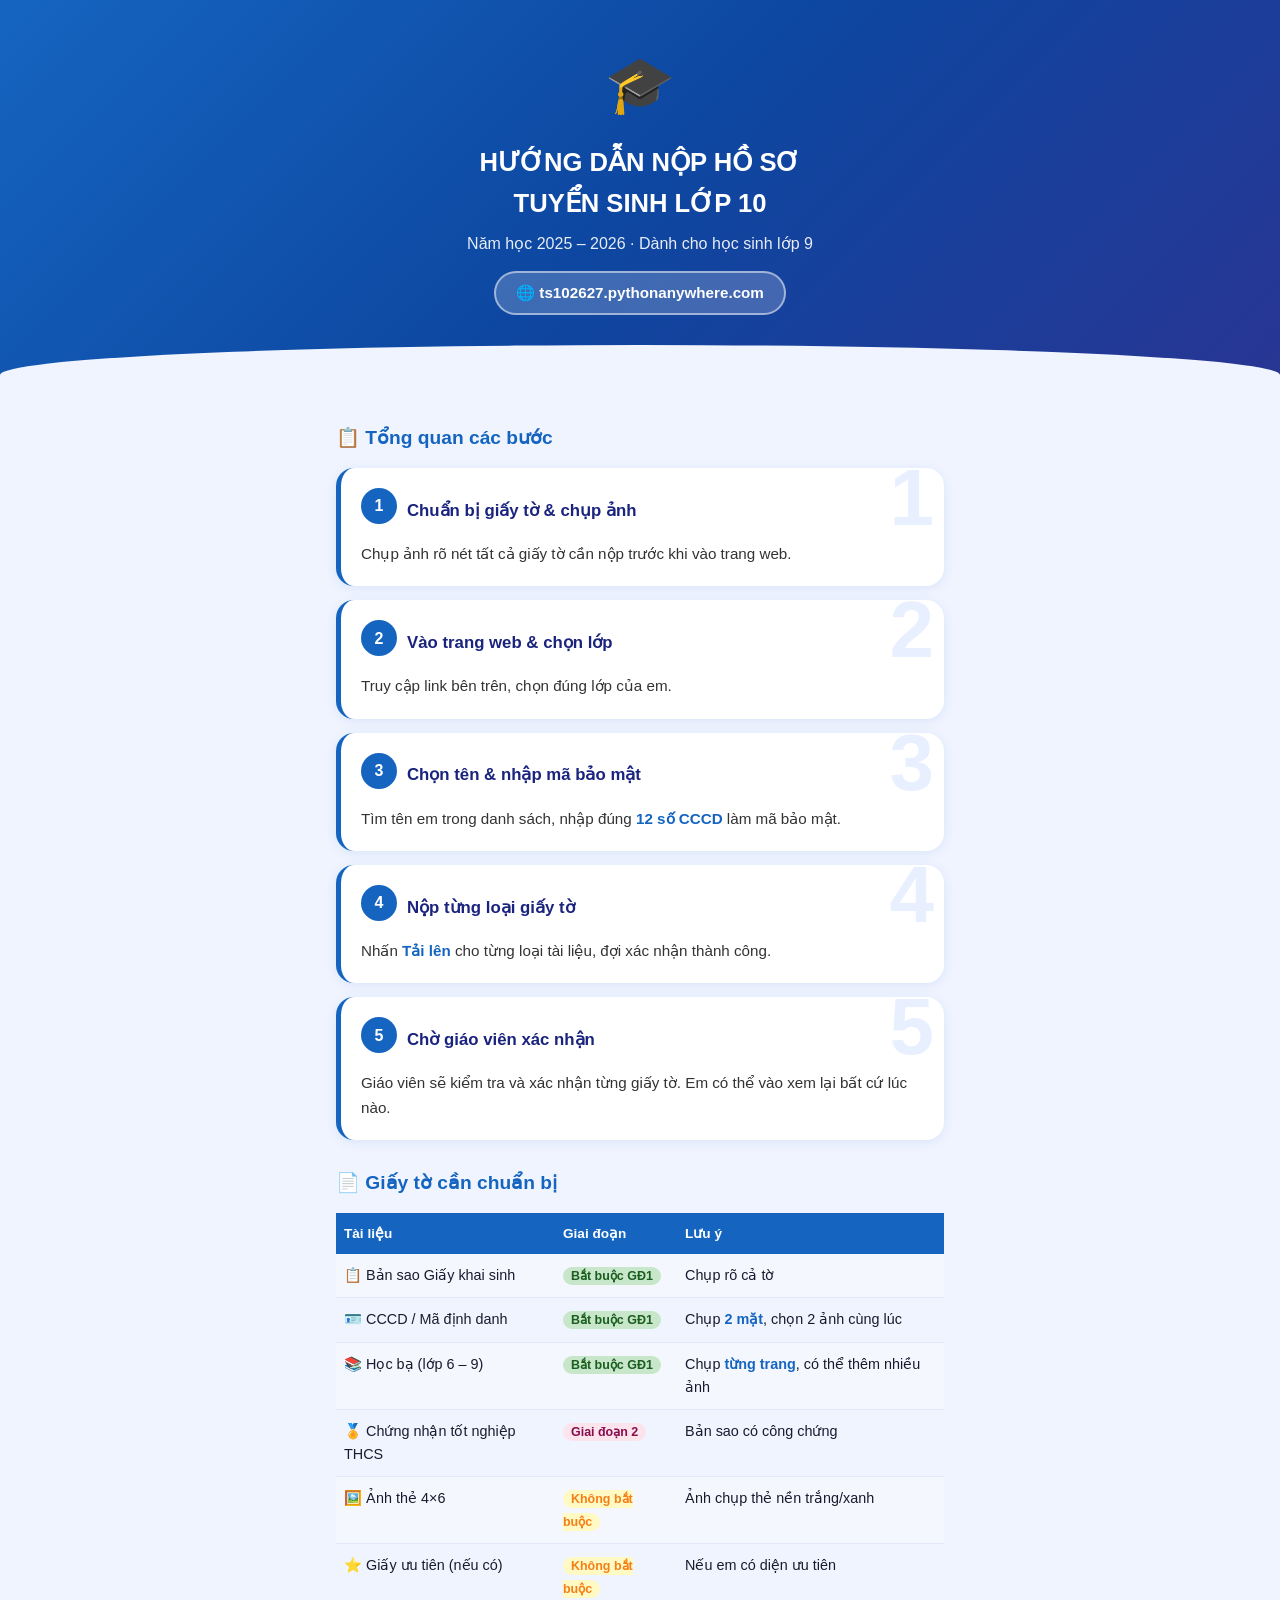
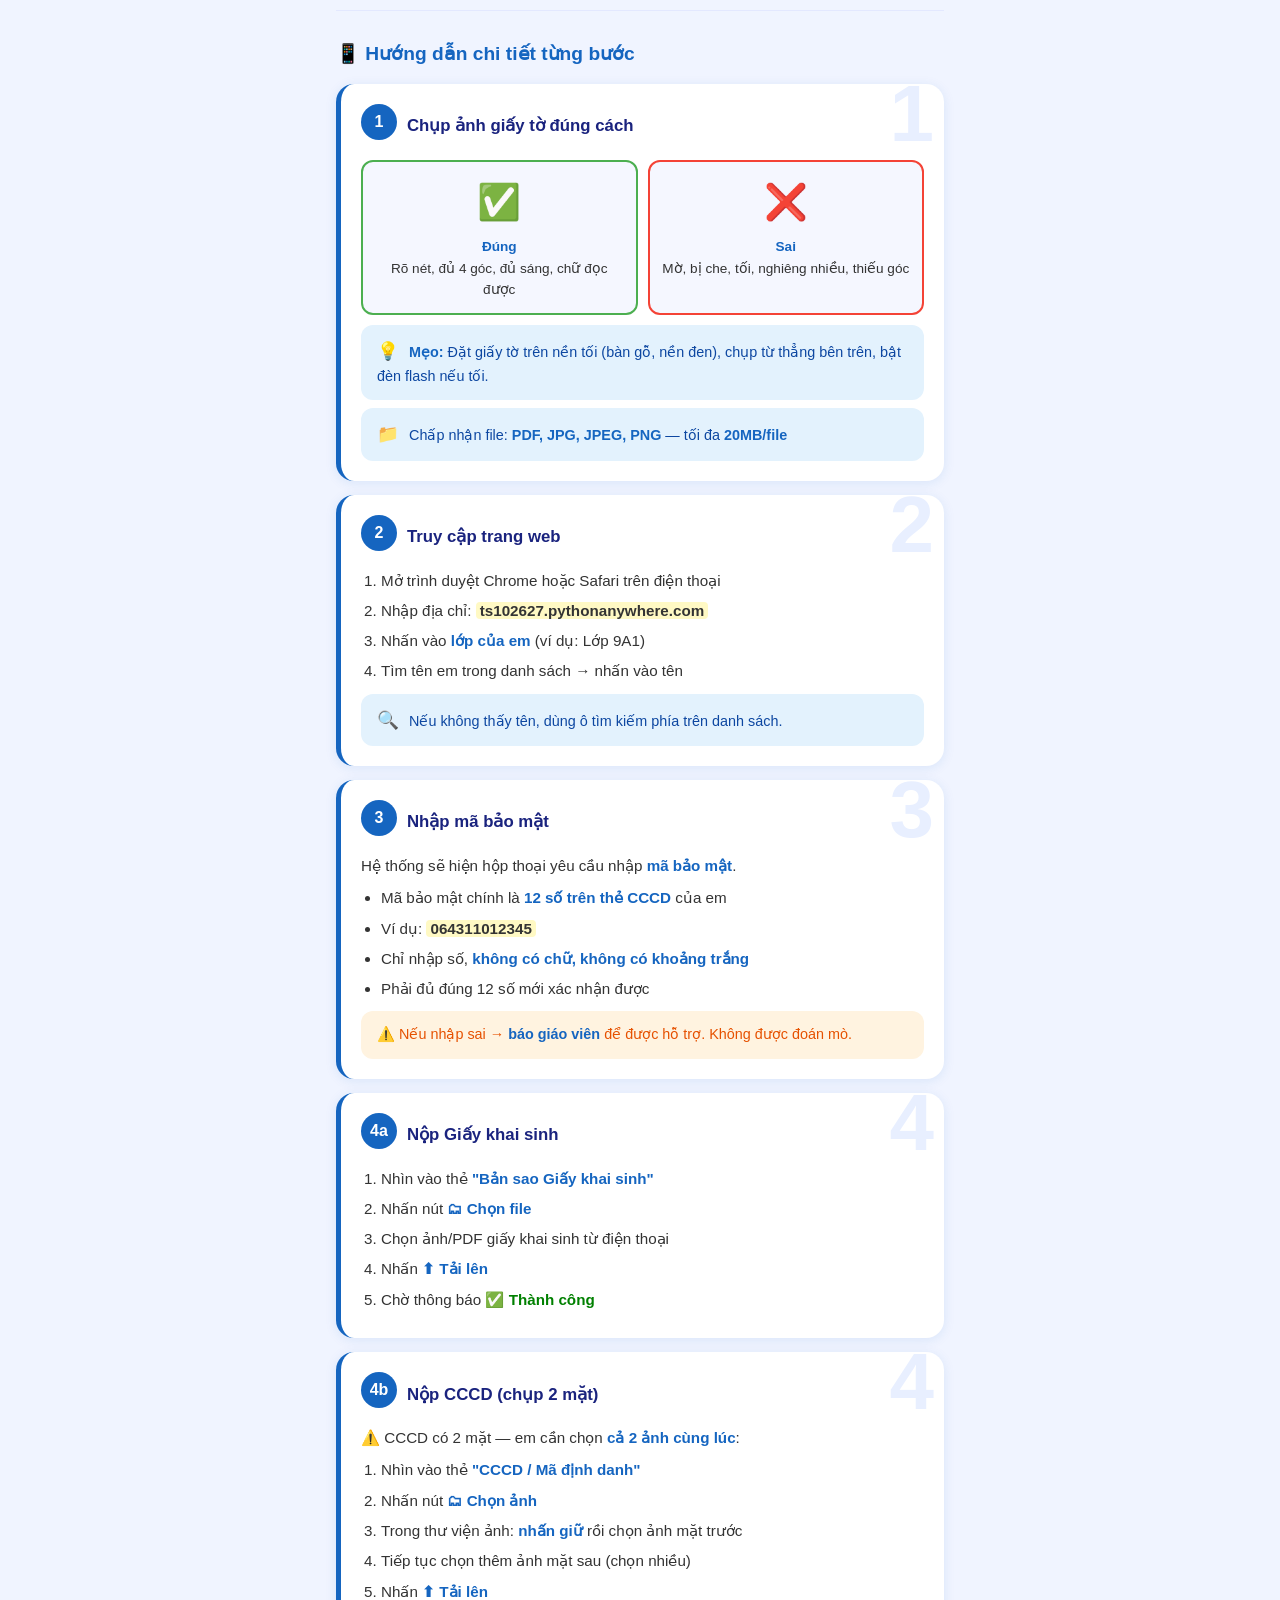
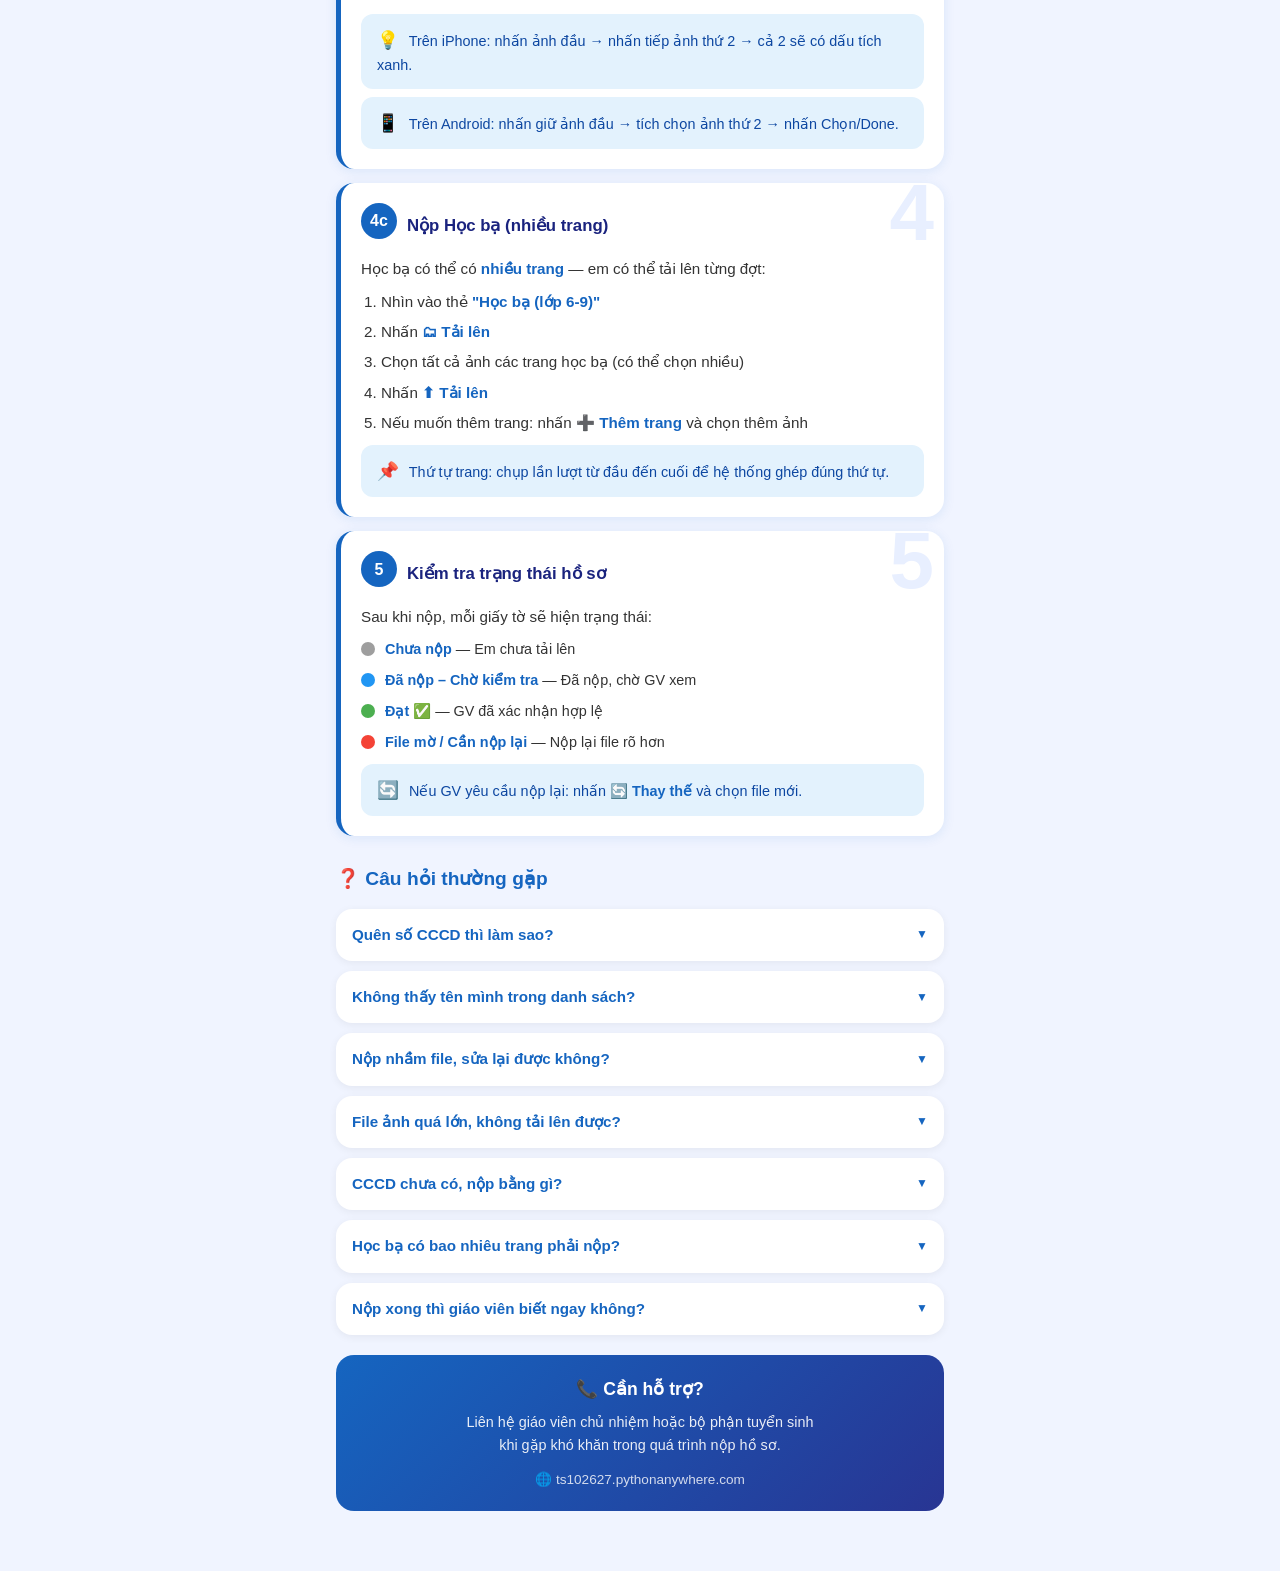
==== static/huong_dan_hoso.html @ 23fc4bdf "feat: add student guide HTML page at /huong-dan" ====
<!DOCTYPE html>
<html lang="vi">
<head>
<meta charset="UTF-8">
<meta name="viewport" content="width=device-width, initial-scale=1.0">
<title>Hướng Dẫn Nộp Hồ Sơ Tuyển Sinh Lớp 10</title>
<style>
  *{box-sizing:border-box;margin:0;padding:0}
  body{font-family:'Segoe UI',sans-serif;background:#f0f4ff;color:#1a1a2e;line-height:1.6}
  .hero{background:linear-gradient(135deg,#1565C0,#0D47A1,#283593);color:#fff;padding:40px 20px 60px;text-align:center;position:relative;overflow:hidden}
  .hero::after{content:'';position:absolute;bottom:-30px;left:0;right:0;height:60px;background:#f0f4ff;border-radius:50% 50% 0 0}
  .hero-icon{font-size:56px;margin-bottom:12px;animation:bounce 2s infinite}
  @keyframes bounce{0%,100%{transform:translateY(0)}50%{transform:translateY(-10px)}}
  .hero h1{font-size:1.6rem;font-weight:800;margin-bottom:8px}
  .hero p{font-size:1rem;opacity:.9}
  .hero .url-badge{display:inline-block;background:rgba(255,255,255,.2);border:2px solid rgba(255,255,255,.5);border-radius:30px;padding:8px 20px;margin-top:14px;font-size:.95rem;font-weight:600;word-break:break-all}
  .container{max-width:640px;margin:0 auto;padding:20px 16px 60px}
  .section-title{font-size:1.2rem;font-weight:800;color:#1565C0;margin:28px 0 14px;display:flex;align-items:center;gap:8px}
  /* STEP CARDS */
  .step-card{background:#fff;border-radius:18px;padding:20px;margin-bottom:14px;box-shadow:0 2px 12px rgba(21,101,192,.1);border-left:5px solid #1565C0;position:relative;overflow:hidden}
  .step-card::before{content:attr(data-num);position:absolute;top:-10px;right:10px;font-size:80px;font-weight:900;color:#e8efff;line-height:1}
  .step-num{display:inline-flex;align-items:center;justify-content:center;width:36px;height:36px;background:#1565C0;color:#fff;border-radius:50%;font-weight:800;font-size:1rem;margin-bottom:10px;flex-shrink:0}
  .step-title{font-size:1.05rem;font-weight:700;color:#1a237e;margin-bottom:8px;display:flex;align-items:center;gap:10px}
  .step-body{font-size:.95rem;color:#333}
  .step-body ol,.step-body ul{padding-left:20px;margin-top:6px}
  .step-body li{margin-bottom:6px}
  /* TIP BOX */
  .tip{background:#e3f2fd;border-radius:12px;padding:12px 16px;margin-top:10px;font-size:.9rem;color:#0d47a1}
  .tip-icon{font-size:1.1rem;margin-right:6px}
  .warn{background:#fff3e0;border-radius:12px;padding:12px 16px;margin-top:10px;font-size:.9rem;color:#e65100}
  /* DOC TABLE */
  .doc-table{width:100%;border-collapse:collapse;margin-top:10px}
  .doc-table th{background:#1565C0;color:#fff;padding:10px 8px;font-size:.85rem;text-align:left}
  .doc-table td{padding:10px 8px;font-size:.9rem;border-bottom:1px solid #e3e8ff;vertical-align:top}
  .doc-table tr:nth-child(even) td{background:#f5f7ff}
  .badge-req{background:#c8e6c9;color:#1b5e20;padding:2px 8px;border-radius:10px;font-size:.78rem;font-weight:700}
  .badge-opt{background:#fff9c4;color:#f57f17;padding:2px 8px;border-radius:10px;font-size:.78rem;font-weight:700}
  .badge-p2{background:#fce4ec;color:#880e4f;padding:2px 8px;border-radius:10px;font-size:.78rem;font-weight:700}
  /* FAQ */
  .faq{background:#fff;border-radius:16px;margin-bottom:10px;box-shadow:0 2px 8px rgba(0,0,0,.06);overflow:hidden}
  .faq summary{padding:14px 16px;font-weight:700;cursor:pointer;font-size:.95rem;list-style:none;display:flex;justify-content:space-between;align-items:center;color:#1565C0}
  .faq summary::after{content:'▼';font-size:.75rem;transition:.3s}
  .faq[open] summary::after{transform:rotate(180deg)}
  .faq-body{padding:0 16px 14px;font-size:.9rem;color:#333;border-top:1px solid #e8efff}
  .faq-body p,.faq-body ul{margin-top:8px}
  .faq-body ul{padding-left:18px}
  /* PHOTO TIP */
  .photo-grid{display:grid;grid-template-columns:1fr 1fr;gap:10px;margin-top:10px}
  .photo-tip{background:#f5f7ff;border-radius:12px;padding:12px;text-align:center;font-size:.85rem}
  .photo-tip .icon{font-size:2.2rem;margin-bottom:6px}
  .photo-tip.good{border:2px solid #4CAF50}
  .photo-tip.bad{border:2px solid #f44336}
  /* STATUS BADGE */
  .status-list{display:flex;flex-direction:column;gap:8px;margin-top:8px}
  .status-item{display:flex;align-items:center;gap:10px;font-size:.9rem}
  .dot{width:14px;height:14px;border-radius:50%;flex-shrink:0}
  /* CONTACT */
  .contact-card{background:linear-gradient(135deg,#1565C0,#283593);color:#fff;border-radius:18px;padding:20px;text-align:center;margin-top:20px}
  .contact-card h3{margin-bottom:8px;font-size:1.1rem}
  .contact-card p{opacity:.9;font-size:.9rem}
  /* HIGHLIGHT */
  .hl{background:#fff9c4;padding:0 4px;border-radius:4px;font-weight:700}
  strong{color:#1565C0}
</style>
</head>
<body>

<div class="hero">
  <div class="hero-icon">🎓</div>
  <h1>HƯỚNG DẪN NỘP HỒ SƠ<br>TUYỂN SINH LỚP 10</h1>
  <p>Năm học 2025 – 2026 · Dành cho học sinh lớp 9</p>
  <div class="url-badge">🌐 ts102627.pythonanywhere.com</div>
</div>

<div class="container">

  <!-- TỔNG QUAN -->
  <div class="section-title">📋 Tổng quan các bước</div>

  <div class="step-card" data-num="1">
    <div class="step-title"><div class="step-num">1</div> Chuẩn bị giấy tờ & chụp ảnh</div>
    <div class="step-body">Chụp ảnh rõ nét tất cả giấy tờ cần nộp trước khi vào trang web.</div>
  </div>
  <div class="step-card" data-num="2">
    <div class="step-title"><div class="step-num">2</div> Vào trang web & chọn lớp</div>
    <div class="step-body">Truy cập link bên trên, chọn đúng lớp của em.</div>
  </div>
  <div class="step-card" data-num="3">
    <div class="step-title"><div class="step-num">3</div> Chọn tên & nhập mã bảo mật</div>
    <div class="step-body">Tìm tên em trong danh sách, nhập đúng <strong>12 số CCCD</strong> làm mã bảo mật.</div>
  </div>
  <div class="step-card" data-num="4">
    <div class="step-title"><div class="step-num">4</div> Nộp từng loại giấy tờ</div>
    <div class="step-body">Nhấn <strong>Tải lên</strong> cho từng loại tài liệu, đợi xác nhận thành công.</div>
  </div>
  <div class="step-card" data-num="5">
    <div class="step-title"><div class="step-num">5</div> Chờ giáo viên xác nhận</div>
    <div class="step-body">Giáo viên sẽ kiểm tra và xác nhận từng giấy tờ. Em có thể vào xem lại bất cứ lúc nào.</div>
  </div>

  <!-- GIẤY TỜ CẦN NỘP -->
  <div class="section-title">📄 Giấy tờ cần chuẩn bị</div>

  <table class="doc-table">
    <tr><th>Tài liệu</th><th>Giai đoạn</th><th>Lưu ý</th></tr>
    <tr>
      <td>📋 Bản sao Giấy khai sinh</td>
      <td><span class="badge-req">Bắt buộc GĐ1</span></td>
      <td>Chụp rõ cả tờ</td>
    </tr>
    <tr>
      <td>🪪 CCCD / Mã định danh</td>
      <td><span class="badge-req">Bắt buộc GĐ1</span></td>
      <td>Chụp <strong>2 mặt</strong>, chọn 2 ảnh cùng lúc</td>
    </tr>
    <tr>
      <td>📚 Học bạ (lớp 6 – 9)</td>
      <td><span class="badge-req">Bắt buộc GĐ1</span></td>
      <td>Chụp <strong>từng trang</strong>, có thể thêm nhiều ảnh</td>
    </tr>
    <tr>
      <td>🏅 Chứng nhận tốt nghiệp THCS</td>
      <td><span class="badge-p2">Giai đoạn 2</span></td>
      <td>Bản sao có công chứng</td>
    </tr>
    <tr>
      <td>🖼️ Ảnh thẻ 4×6</td>
      <td><span class="badge-opt">Không bắt buộc</span></td>
      <td>Ảnh chụp thẻ nền trắng/xanh</td>
    </tr>
    <tr>
      <td>⭐ Giấy ưu tiên (nếu có)</td>
      <td><span class="badge-opt">Không bắt buộc</span></td>
      <td>Nếu em có diện ưu tiên</td>
    </tr>
  </table>

  <!-- HƯỚNG DẪN CHI TIẾT TỪNG BƯỚC -->
  <div class="section-title">📱 Hướng dẫn chi tiết từng bước</div>

  <!-- BƯỚC 1 -->
  <div class="step-card" data-num="1">
    <div class="step-title"><div class="step-num">1</div> Chụp ảnh giấy tờ đúng cách</div>
    <div class="step-body">
      <div class="photo-grid">
        <div class="photo-tip good">
          <div class="icon">✅</div>
          <strong>Đúng</strong><br>Rõ nét, đủ 4 góc, đủ sáng, chữ đọc được
        </div>
        <div class="photo-tip bad">
          <div class="icon">❌</div>
          <strong>Sai</strong><br>Mờ, bị che, tối, nghiêng nhiều, thiếu góc
        </div>
      </div>
      <div class="tip">
        <span class="tip-icon">💡</span>
        <strong>Mẹo:</strong> Đặt giấy tờ trên nền tối (bàn gỗ, nền đen), chụp từ thẳng bên trên, bật đèn flash nếu tối.
      </div>
      <div class="tip" style="margin-top:8px">
        <span class="tip-icon">📁</span>
        Chấp nhận file: <strong>PDF, JPG, JPEG, PNG</strong> — tối đa <strong>20MB/file</strong>
      </div>
    </div>
  </div>

  <!-- BƯỚC 2 -->
  <div class="step-card" data-num="2">
    <div class="step-title"><div class="step-num">2</div> Truy cập trang web</div>
    <div class="step-body">
      <ol>
        <li>Mở trình duyệt Chrome hoặc Safari trên điện thoại</li>
        <li>Nhập địa chỉ: <span class="hl">ts102627.pythonanywhere.com</span></li>
        <li>Nhấn vào <strong>lớp của em</strong> (ví dụ: Lớp 9A1)</li>
        <li>Tìm tên em trong danh sách → nhấn vào tên</li>
      </ol>
      <div class="tip"><span class="tip-icon">🔍</span> Nếu không thấy tên, dùng ô tìm kiếm phía trên danh sách.</div>
    </div>
  </div>

  <!-- BƯỚC 3 -->
  <div class="step-card" data-num="3">
    <div class="step-title"><div class="step-num">3</div> Nhập mã bảo mật</div>
    <div class="step-body">
      <p>Hệ thống sẽ hiện hộp thoại yêu cầu nhập <strong>mã bảo mật</strong>.</p>
      <ul style="margin-top:8px">
        <li>Mã bảo mật chính là <strong>12 số trên thẻ CCCD</strong> của em</li>
        <li>Ví dụ: <span class="hl">064311012345</span></li>
        <li>Chỉ nhập số, <strong>không có chữ, không có khoảng trắng</strong></li>
        <li>Phải đủ đúng 12 số mới xác nhận được</li>
      </ul>
      <div class="warn">⚠️ Nếu nhập sai → <strong>báo giáo viên</strong> để được hỗ trợ. Không được đoán mò.</div>
    </div>
  </div>

  <!-- BƯỚC 4: CÁC LOẠI TÀI LIỆU -->
  <div class="step-card" data-num="4">
    <div class="step-title"><div class="step-num">4a</div> Nộp Giấy khai sinh</div>
    <div class="step-body">
      <ol>
        <li>Nhìn vào thẻ <strong>"Bản sao Giấy khai sinh"</strong></li>
        <li>Nhấn nút <strong>🗂 Chọn file</strong></li>
        <li>Chọn ảnh/PDF giấy khai sinh từ điện thoại</li>
        <li>Nhấn <strong>⬆ Tải lên</strong></li>
        <li>Chờ thông báo <span style="color:green;font-weight:700">✅ Thành công</span></li>
      </ol>
    </div>
  </div>

  <div class="step-card" data-num="4">
    <div class="step-title"><div class="step-num">4b</div> Nộp CCCD (chụp 2 mặt)</div>
    <div class="step-body">
      <p>⚠️ CCCD có 2 mặt — em cần chọn <strong>cả 2 ảnh cùng lúc</strong>:</p>
      <ol style="margin-top:8px">
        <li>Nhìn vào thẻ <strong>"CCCD / Mã định danh"</strong></li>
        <li>Nhấn nút <strong>🗂 Chọn ảnh</strong></li>
        <li>Trong thư viện ảnh: <strong>nhấn giữ</strong> rồi chọn ảnh mặt trước</li>
        <li>Tiếp tục chọn thêm ảnh mặt sau (chọn nhiều)</li>
        <li>Nhấn <strong>⬆ Tải lên</strong></li>
      </ol>
      <div class="tip"><span class="tip-icon">💡</span> Trên iPhone: nhấn ảnh đầu → nhấn tiếp ảnh thứ 2 → cả 2 sẽ có dấu tích xanh.</div>
      <div class="tip" style="margin-top:8px"><span class="tip-icon">📱</span> Trên Android: nhấn giữ ảnh đầu → tích chọn ảnh thứ 2 → nhấn Chọn/Done.</div>
    </div>
  </div>

  <div class="step-card" data-num="4">
    <div class="step-title"><div class="step-num">4c</div> Nộp Học bạ (nhiều trang)</div>
    <div class="step-body">
      <p>Học bạ có thể có <strong>nhiều trang</strong> — em có thể tải lên từng đợt:</p>
      <ol style="margin-top:8px">
        <li>Nhìn vào thẻ <strong>"Học bạ (lớp 6-9)"</strong></li>
        <li>Nhấn <strong>🗂 Tải lên</strong></li>
        <li>Chọn tất cả ảnh các trang học bạ (có thể chọn nhiều)</li>
        <li>Nhấn <strong>⬆ Tải lên</strong></li>
        <li>Nếu muốn thêm trang: nhấn <strong>➕ Thêm trang</strong> và chọn thêm ảnh</li>
      </ol>
      <div class="tip"><span class="tip-icon">📌</span> Thứ tự trang: chụp lần lượt từ đầu đến cuối để hệ thống ghép đúng thứ tự.</div>
    </div>
  </div>

  <!-- BƯỚC 5 -->
  <div class="step-card" data-num="5">
    <div class="step-title"><div class="step-num">5</div> Kiểm tra trạng thái hồ sơ</div>
    <div class="step-body">
      <p>Sau khi nộp, mỗi giấy tờ sẽ hiện trạng thái:</p>
      <div class="status-list">
        <div class="status-item"><div class="dot" style="background:#9e9e9e"></div> <span><strong>Chưa nộp</strong> — Em chưa tải lên</span></div>
        <div class="status-item"><div class="dot" style="background:#2196F3"></div> <span><strong>Đã nộp – Chờ kiểm tra</strong> — Đã nộp, chờ GV xem</span></div>
        <div class="status-item"><div class="dot" style="background:#4CAF50"></div> <span><strong>Đạt ✅</strong> — GV đã xác nhận hợp lệ</span></div>
        <div class="status-item"><div class="dot" style="background:#f44336"></div> <span><strong>File mờ / Cần nộp lại</strong> — Nộp lại file rõ hơn</span></div>
      </div>
      <div class="tip" style="margin-top:10px"><span class="tip-icon">🔄</span> Nếu GV yêu cầu nộp lại: nhấn <strong>🔄 Thay thế</strong> và chọn file mới.</div>
    </div>
  </div>

  <!-- HỎI ĐÁP -->
  <div class="section-title">❓ Câu hỏi thường gặp</div>

  <details class="faq">
    <summary>Quên số CCCD thì làm sao?</summary>
    <div class="faq-body"><p>Xem số CCCD trên mặt trước của thẻ căn cước — đây là dãy 12 chữ số dưới tên em. Nếu chưa có thẻ, liên hệ giáo viên chủ nhiệm.</p></div>
  </details>

  <details class="faq">
    <summary>Không thấy tên mình trong danh sách?</summary>
    <div class="faq-body">
      <ul>
        <li>Dùng ô tìm kiếm, nhập một phần họ tên</li>
        <li>Kiểm tra lại đúng lớp chưa</li>
        <li>Báo giáo viên để được thêm vào hệ thống</li>
      </ul>
    </div>
  </details>

  <details class="faq">
    <summary>Nộp nhầm file, sửa lại được không?</summary>
    <div class="faq-body"><p>Được. Nhấn nút <strong>🔄 Thay thế</strong> trên thẻ tài liệu muốn sửa, rồi chọn file đúng. Hệ thống sẽ thay thế file cũ.</p></div>
  </details>

  <details class="faq">
    <summary>File ảnh quá lớn, không tải lên được?</summary>
    <div class="faq-body">
      <p>Giảm dung lượng ảnh bằng cách:</p>
      <ul>
        <li>Dùng app <strong>Photo Compress</strong> hoặc <strong>Squoosh</strong> để nén ảnh</li>
        <li>Hoặc chụp ảnh rồi nhấn <em>Sửa ảnh → Cắt bớt viền thừa</em></li>
        <li>Giới hạn: <strong>20MB mỗi file</strong></li>
      </ul>
    </div>
  </details>

  <details class="faq">
    <summary>CCCD chưa có, nộp bằng gì?</summary>
    <div class="faq-body"><p>Dùng <strong>Mã định danh cá nhân</strong> (12 số) trong sổ hộ khẩu hoặc giấy xác nhận của địa phương. Báo giáo viên để được hỗ trợ.</p></div>
  </details>

  <details class="faq">
    <summary>Học bạ có bao nhiêu trang phải nộp?</summary>
    <div class="faq-body">
      <ul>
        <li>Nộp <strong>tất cả các trang</strong> có điểm và nhận xét</li>
        <li>Bao gồm: trang bìa, các trang điểm lớp 6, 7, 8, (và 9 nếu GĐ2)</li>
        <li>Không cần trang trắng</li>
      </ul>
    </div>
  </details>

  <details class="faq">
    <summary>Nộp xong thì giáo viên biết ngay không?</summary>
    <div class="faq-body"><p>Có. Giáo viên thấy ngay trong hệ thống. Sau khi xem xét, GV sẽ đổi trạng thái thành <strong>Đạt ✅</strong> hoặc yêu cầu nộp lại. Em có thể vào xem lại lúc nào cũng được.</p></div>
  </details>

  <!-- LIÊN HỆ -->
  <div class="contact-card">
    <h3>📞 Cần hỗ trợ?</h3>
    <p>Liên hệ giáo viên chủ nhiệm hoặc bộ phận tuyển sinh<br>khi gặp khó khăn trong quá trình nộp hồ sơ.</p>
    <p style="margin-top:12px;opacity:.8;font-size:.85rem">🌐 ts102627.pythonanywhere.com</p>
  </div>

</div>
</body>
</html>
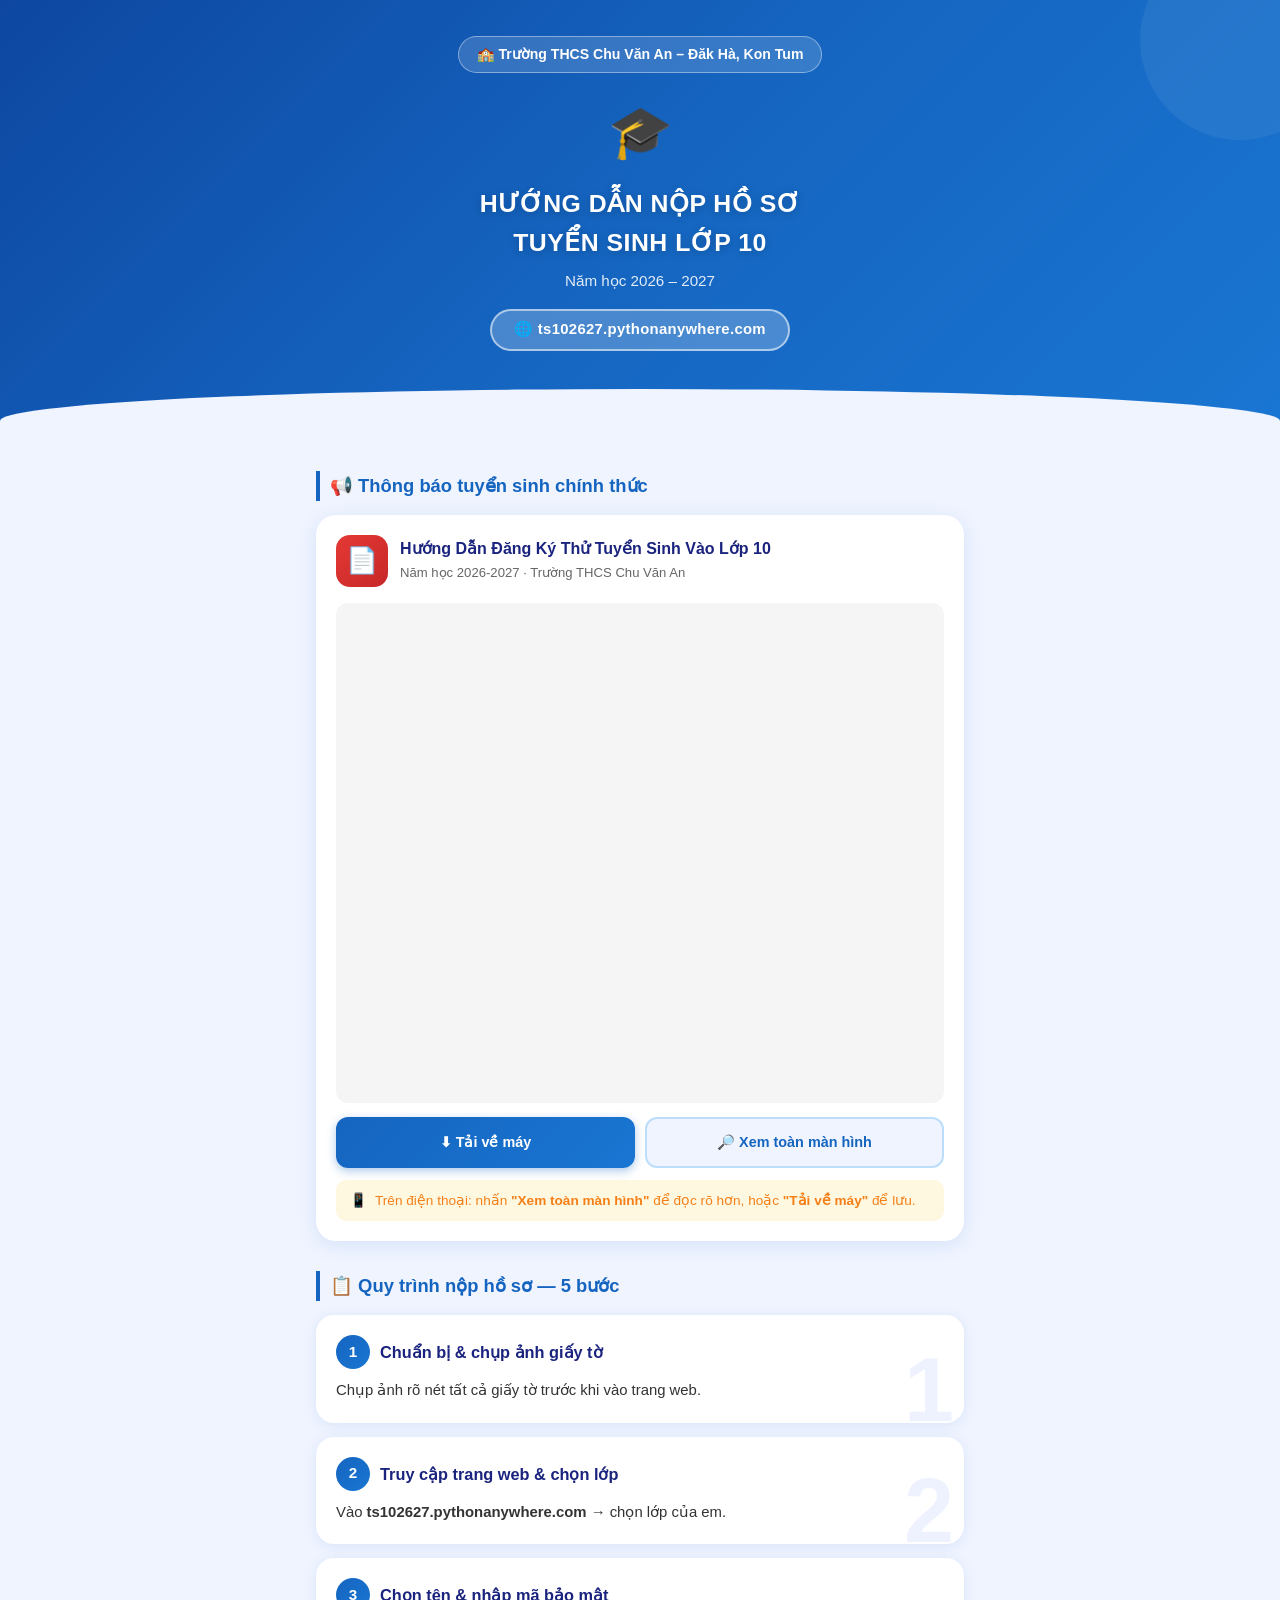
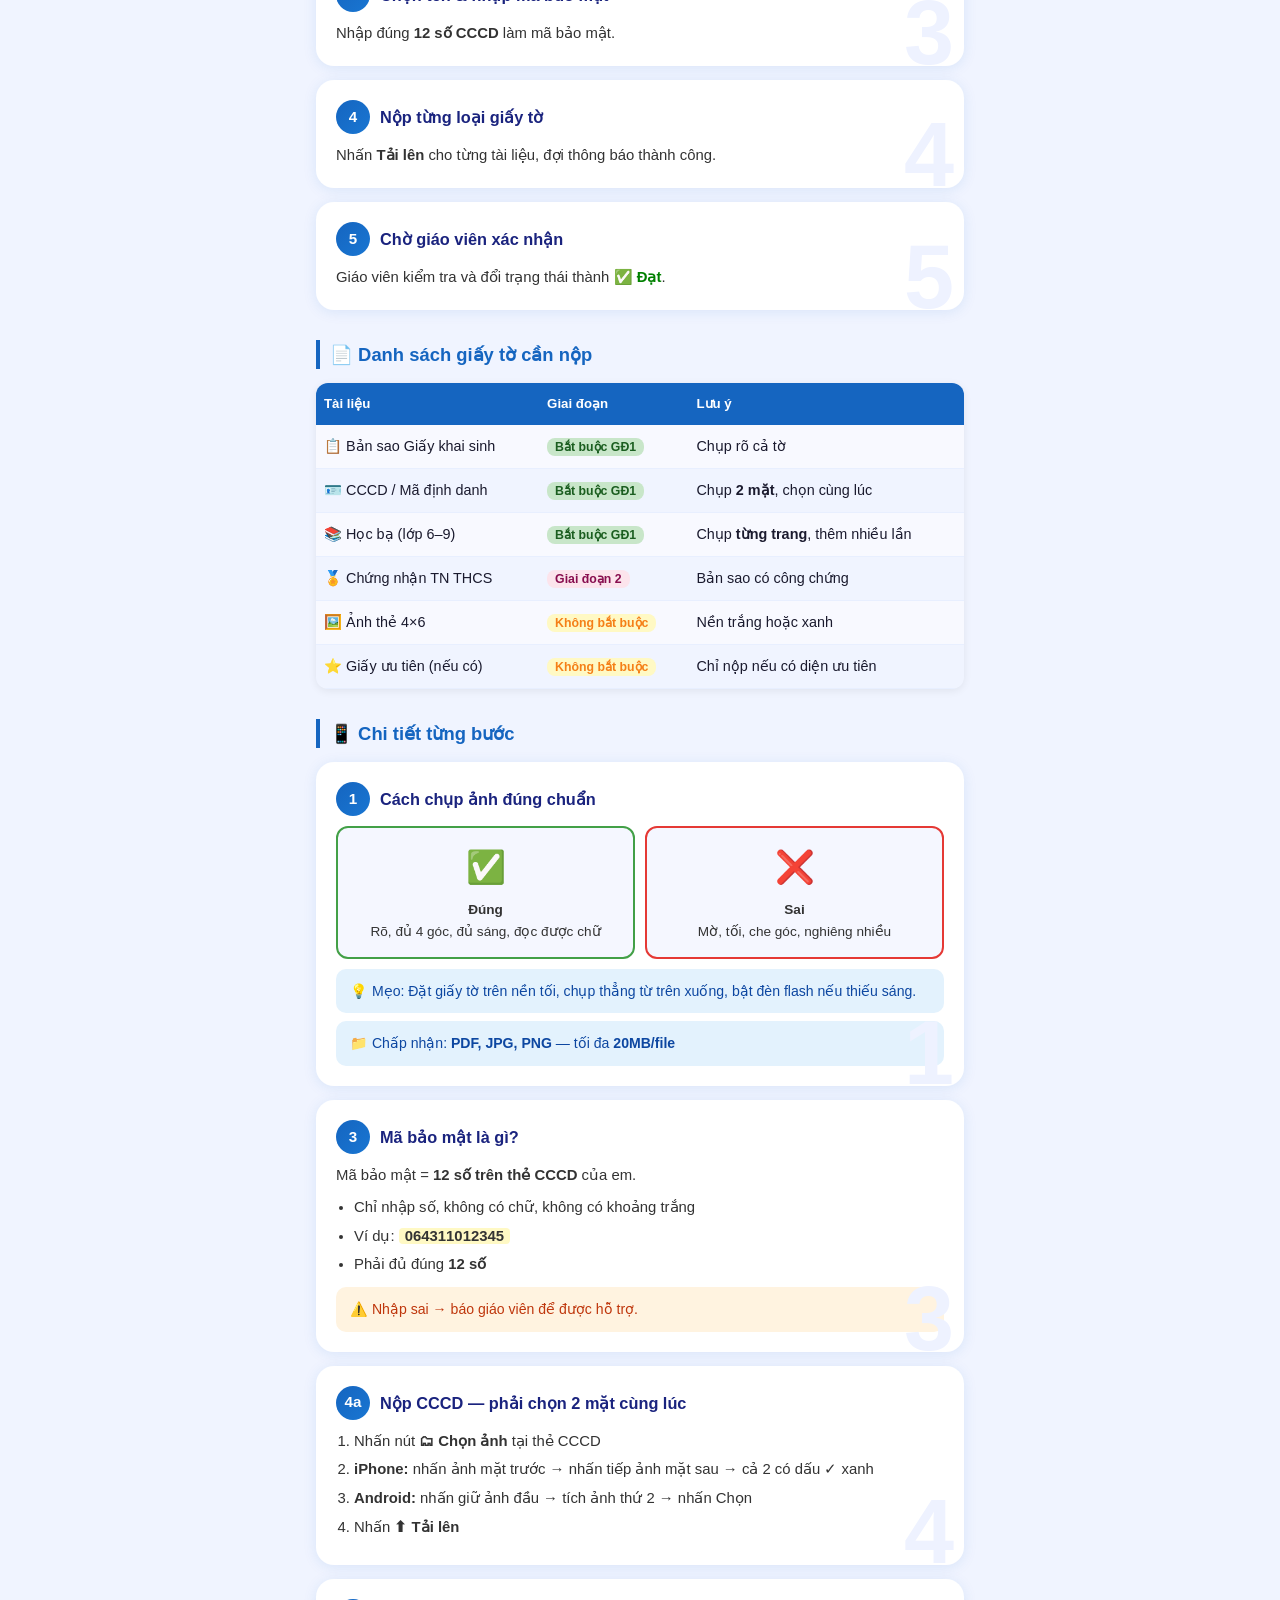
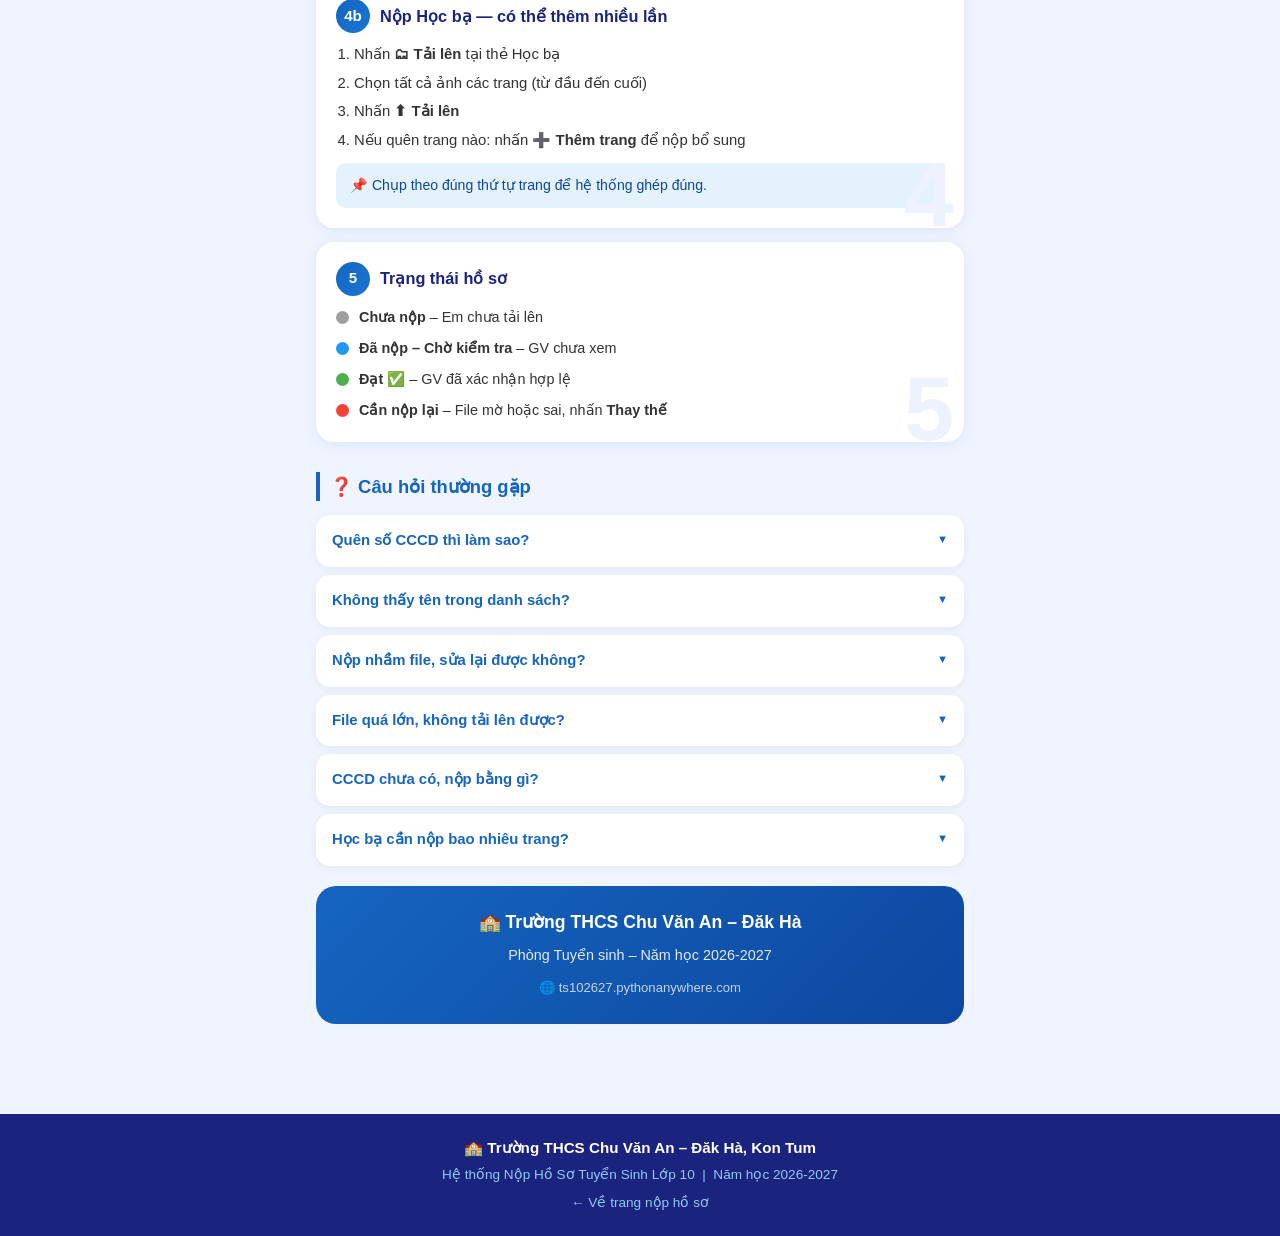
==== commit da478c92: "feat: embed PDF tuyen sinh + school info + footer in student guide" ====
--- a/static/huong_dan_hoso.html
+++ b/static/huong_dan_hoso.html
@@ -2,320 +2,226 @@
 <html lang="vi">
 <head>
 <meta charset="UTF-8">
-<meta name="viewport" content="width=device-width, initial-scale=1.0">
-<title>Hướng Dẫn Nộp Hồ Sơ Tuyển Sinh Lớp 10</title>
+<meta name="viewport" content="width=device-width,initial-scale=1.0">
+<title>Hướng Dẫn Nộp Hồ Sơ – THCS Chu Văn An</title>
 <style>
-  *{box-sizing:border-box;margin:0;padding:0}
-  body{font-family:'Segoe UI',sans-serif;background:#f0f4ff;color:#1a1a2e;line-height:1.6}
-  .hero{background:linear-gradient(135deg,#1565C0,#0D47A1,#283593);color:#fff;padding:40px 20px 60px;text-align:center;position:relative;overflow:hidden}
-  .hero::after{content:'';position:absolute;bottom:-30px;left:0;right:0;height:60px;background:#f0f4ff;border-radius:50% 50% 0 0}
-  .hero-icon{font-size:56px;margin-bottom:12px;animation:bounce 2s infinite}
-  @keyframes bounce{0%,100%{transform:translateY(0)}50%{transform:translateY(-10px)}}
-  .hero h1{font-size:1.6rem;font-weight:800;margin-bottom:8px}
-  .hero p{font-size:1rem;opacity:.9}
-  .hero .url-badge{display:inline-block;background:rgba(255,255,255,.2);border:2px solid rgba(255,255,255,.5);border-radius:30px;padding:8px 20px;margin-top:14px;font-size:.95rem;font-weight:600;word-break:break-all}
-  .container{max-width:640px;margin:0 auto;padding:20px 16px 60px}
-  .section-title{font-size:1.2rem;font-weight:800;color:#1565C0;margin:28px 0 14px;display:flex;align-items:center;gap:8px}
-  /* STEP CARDS */
-  .step-card{background:#fff;border-radius:18px;padding:20px;margin-bottom:14px;box-shadow:0 2px 12px rgba(21,101,192,.1);border-left:5px solid #1565C0;position:relative;overflow:hidden}
-  .step-card::before{content:attr(data-num);position:absolute;top:-10px;right:10px;font-size:80px;font-weight:900;color:#e8efff;line-height:1}
-  .step-num{display:inline-flex;align-items:center;justify-content:center;width:36px;height:36px;background:#1565C0;color:#fff;border-radius:50%;font-weight:800;font-size:1rem;margin-bottom:10px;flex-shrink:0}
-  .step-title{font-size:1.05rem;font-weight:700;color:#1a237e;margin-bottom:8px;display:flex;align-items:center;gap:10px}
-  .step-body{font-size:.95rem;color:#333}
-  .step-body ol,.step-body ul{padding-left:20px;margin-top:6px}
-  .step-body li{margin-bottom:6px}
-  /* TIP BOX */
-  .tip{background:#e3f2fd;border-radius:12px;padding:12px 16px;margin-top:10px;font-size:.9rem;color:#0d47a1}
-  .tip-icon{font-size:1.1rem;margin-right:6px}
-  .warn{background:#fff3e0;border-radius:12px;padding:12px 16px;margin-top:10px;font-size:.9rem;color:#e65100}
-  /* DOC TABLE */
-  .doc-table{width:100%;border-collapse:collapse;margin-top:10px}
-  .doc-table th{background:#1565C0;color:#fff;padding:10px 8px;font-size:.85rem;text-align:left}
-  .doc-table td{padding:10px 8px;font-size:.9rem;border-bottom:1px solid #e3e8ff;vertical-align:top}
-  .doc-table tr:nth-child(even) td{background:#f5f7ff}
-  .badge-req{background:#c8e6c9;color:#1b5e20;padding:2px 8px;border-radius:10px;font-size:.78rem;font-weight:700}
-  .badge-opt{background:#fff9c4;color:#f57f17;padding:2px 8px;border-radius:10px;font-size:.78rem;font-weight:700}
-  .badge-p2{background:#fce4ec;color:#880e4f;padding:2px 8px;border-radius:10px;font-size:.78rem;font-weight:700}
-  /* FAQ */
-  .faq{background:#fff;border-radius:16px;margin-bottom:10px;box-shadow:0 2px 8px rgba(0,0,0,.06);overflow:hidden}
-  .faq summary{padding:14px 16px;font-weight:700;cursor:pointer;font-size:.95rem;list-style:none;display:flex;justify-content:space-between;align-items:center;color:#1565C0}
-  .faq summary::after{content:'▼';font-size:.75rem;transition:.3s}
-  .faq[open] summary::after{transform:rotate(180deg)}
-  .faq-body{padding:0 16px 14px;font-size:.9rem;color:#333;border-top:1px solid #e8efff}
-  .faq-body p,.faq-body ul{margin-top:8px}
-  .faq-body ul{padding-left:18px}
-  /* PHOTO TIP */
-  .photo-grid{display:grid;grid-template-columns:1fr 1fr;gap:10px;margin-top:10px}
-  .photo-tip{background:#f5f7ff;border-radius:12px;padding:12px;text-align:center;font-size:.85rem}
-  .photo-tip .icon{font-size:2.2rem;margin-bottom:6px}
-  .photo-tip.good{border:2px solid #4CAF50}
-  .photo-tip.bad{border:2px solid #f44336}
-  /* STATUS BADGE */
-  .status-list{display:flex;flex-direction:column;gap:8px;margin-top:8px}
-  .status-item{display:flex;align-items:center;gap:10px;font-size:.9rem}
-  .dot{width:14px;height:14px;border-radius:50%;flex-shrink:0}
-  /* CONTACT */
-  .contact-card{background:linear-gradient(135deg,#1565C0,#283593);color:#fff;border-radius:18px;padding:20px;text-align:center;margin-top:20px}
-  .contact-card h3{margin-bottom:8px;font-size:1.1rem}
-  .contact-card p{opacity:.9;font-size:.9rem}
-  /* HIGHLIGHT */
-  .hl{background:#fff9c4;padding:0 4px;border-radius:4px;font-weight:700}
-  strong{color:#1565C0}
+*{box-sizing:border-box;margin:0;padding:0}
+body{font-family:'Segoe UI',sans-serif;background:#f0f4ff;color:#1a1a2e;line-height:1.6}
+/* HERO */
+.hero{background:linear-gradient(135deg,#0D47A1,#1565C0,#1976D2);color:#fff;padding:36px 20px 70px;text-align:center;position:relative;overflow:hidden}
+.hero::before{content:'';position:absolute;top:-60px;right:-60px;width:200px;height:200px;background:rgba(255,255,255,.06);border-radius:50%}
+.hero::after{content:'';position:absolute;bottom:-32px;left:0;right:0;height:64px;background:#f0f4ff;border-radius:50% 50% 0 0}
+.school-badge{display:inline-flex;align-items:center;gap:8px;background:rgba(255,255,255,.15);border:1.5px solid rgba(255,255,255,.4);border-radius:30px;padding:6px 18px;font-size:.88rem;font-weight:600;margin-bottom:18px}
+.hero-icon{font-size:52px;margin-bottom:10px;animation:bounce 2s ease-in-out infinite}
+@keyframes bounce{0%,100%{transform:translateY(0)}50%{transform:translateY(-9px)}}
+.hero h1{font-size:1.55rem;font-weight:900;letter-spacing:.5px;margin-bottom:6px;text-shadow:0 2px 8px rgba(0,0,0,.2)}
+.hero p{font-size:.95rem;opacity:.88;margin-bottom:4px}
+.url-pill{display:inline-block;background:rgba(255,255,255,.22);border:2px solid rgba(255,255,255,.55);border-radius:30px;padding:7px 22px;margin-top:12px;font-size:.93rem;font-weight:700;letter-spacing:.3px}
+/* LAYOUT */
+.wrap{max-width:680px;margin:0 auto;padding:20px 16px 60px}
+.sec-title{font-size:1.15rem;font-weight:800;color:#1565C0;margin:30px 0 14px;display:flex;align-items:center;gap:8px;border-left:4px solid #1565C0;padding-left:10px}
+/* STEP */
+.step{background:#fff;border-radius:18px;padding:20px;margin-bottom:14px;box-shadow:0 2px 14px rgba(21,101,192,.1);position:relative;overflow:hidden}
+.step::after{content:attr(data-n);position:absolute;bottom:-12px;right:10px;font-size:90px;font-weight:900;color:#eef2ff;line-height:1;pointer-events:none}
+.snum{display:inline-flex;align-items:center;justify-content:center;width:34px;height:34px;background:linear-gradient(135deg,#1565C0,#1976D2);color:#fff;border-radius:50%;font-weight:800;font-size:.95rem;flex-shrink:0}
+.stitle{display:flex;align-items:center;gap:10px;font-size:1.02rem;font-weight:700;color:#1a237e;margin-bottom:10px}
+.sbody{font-size:.93rem;color:#333}
+.sbody ol,.sbody ul{padding-left:18px;margin-top:6px}
+.sbody li{margin-bottom:5px}
+.tip{background:#e3f2fd;border-radius:10px;padding:11px 14px;margin-top:10px;font-size:.88rem;color:#0d47a1}
+.warn{background:#fff3e0;border-radius:10px;padding:11px 14px;margin-top:10px;font-size:.88rem;color:#bf360c}
+/* TABLE */
+.doc-table{width:100%;border-collapse:collapse;margin-top:10px;border-radius:12px;overflow:hidden;box-shadow:0 2px 8px rgba(0,0,0,.07)}
+.doc-table th{background:#1565C0;color:#fff;padding:10px 8px;font-size:.83rem;text-align:left}
+.doc-table td{padding:10px 8px;font-size:.9rem;border-bottom:1px solid #e8efff;vertical-align:top}
+.doc-table tr:nth-child(even) td{background:#f8f9ff}
+.br{background:#c8e6c9;color:#1b5e20;padding:2px 8px;border-radius:8px;font-size:.77rem;font-weight:700;white-space:nowrap}
+.bp2{background:#fce4ec;color:#880e4f;padding:2px 8px;border-radius:8px;font-size:.77rem;font-weight:700;white-space:nowrap}
+.bo{background:#fff9c4;color:#f57f17;padding:2px 8px;border-radius:8px;font-size:.77rem;font-weight:700;white-space:nowrap}
+/* PHOTO */
+.photo-row{display:grid;grid-template-columns:1fr 1fr;gap:10px;margin-top:10px}
+.photo-box{background:#f5f7ff;border-radius:12px;padding:14px;text-align:center;font-size:.85rem}
+.photo-box .ic{font-size:2rem;margin-bottom:6px}
+.photo-box.ok{border:2px solid #43A047}
+.photo-box.no{border:2px solid #e53935}
+/* STATUS */
+.st-list{display:flex;flex-direction:column;gap:8px;margin-top:10px}
+.st-item{display:flex;align-items:center;gap:10px;font-size:.9rem}
+.dot{width:13px;height:13px;border-radius:50%;flex-shrink:0}
+/* FAQ */
+details{background:#fff;border-radius:14px;margin-bottom:8px;box-shadow:0 2px 8px rgba(0,0,0,.06);overflow:hidden}
+summary{padding:14px 16px;font-weight:700;cursor:pointer;font-size:.93rem;list-style:none;display:flex;justify-content:space-between;color:#1565C0}
+summary::after{content:'▼';font-size:.7rem;margin-top:2px;transition:.25s}
+details[open] summary::after{transform:rotate(180deg)}
+.faqb{padding:0 16px 14px;font-size:.9rem;color:#333;border-top:1px solid #eef2ff}
+.faqb p,.faqb ul{margin-top:8px}
+.faqb ul{padding-left:18px}
+/* PDF SECTION */
+.pdf-section{background:#fff;border-radius:20px;padding:20px;box-shadow:0 4px 20px rgba(21,101,192,.12);margin-bottom:20px}
+.pdf-header{display:flex;align-items:center;gap:12px;margin-bottom:16px}
+.pdf-icon-box{width:52px;height:52px;background:linear-gradient(135deg,#e53935,#c62828);border-radius:14px;display:flex;align-items:center;justify-content:center;font-size:1.6rem;flex-shrink:0}
+.pdf-header h2{font-size:1rem;font-weight:800;color:#1a237e;line-height:1.4}
+.pdf-header p{font-size:.82rem;color:#666;margin-top:2px}
+.pdf-viewer{width:100%;border:none;border-radius:12px;background:#f5f5f5;display:block}
+.pdf-actions{display:grid;grid-template-columns:1fr 1fr;gap:10px;margin-top:14px}
+.btn-down{display:flex;align-items:center;justify-content:center;gap:6px;padding:12px;border-radius:12px;font-weight:700;font-size:.9rem;text-decoration:none;transition:.2s}
+.btn-down.primary{background:linear-gradient(135deg,#1565C0,#1976D2);color:#fff;box-shadow:0 3px 10px rgba(21,101,192,.35)}
+.btn-down.secondary{background:#f0f4ff;color:#1565C0;border:2px solid #bbdefb}
+.btn-down:hover{transform:translateY(-2px)}
+.mobile-note{background:#fff8e1;border-radius:10px;padding:10px 14px;margin-top:12px;font-size:.85rem;color:#f57f17;display:flex;align-items:flex-start;gap:8px}
+/* CONTACT */
+.contact{background:linear-gradient(135deg,#1565C0,#0D47A1);color:#fff;border-radius:20px;padding:22px;text-align:center;margin-top:20px}
+.contact h3{font-size:1.1rem;margin-bottom:8px}
+.contact p{opacity:.88;font-size:.9rem;margin-bottom:4px}
+/* FOOTER */
+footer{background:#1a237e;color:#90CAF9;text-align:center;padding:22px 16px;font-size:.85rem;margin-top:30px}
+footer strong{color:#fff;display:block;font-size:.95rem;margin-bottom:4px}
+footer a{color:#90CAF9;text-decoration:none;margin-top:6px;display:inline-block}
 </style>
 </head>
 <body>
 
 <div class="hero">
+  <div class="school-badge">🏫 Trường THCS Chu Văn An – Đăk Hà, Kon Tum</div>
   <div class="hero-icon">🎓</div>
   <h1>HƯỚNG DẪN NỘP HỒ SƠ<br>TUYỂN SINH LỚP 10</h1>
-  <p>Năm học 2025 – 2026 · Dành cho học sinh lớp 9</p>
-  <div class="url-badge">🌐 ts102627.pythonanywhere.com</div>
+  <p>Năm học 2026 – 2027</p>
+  <div class="url-pill">🌐 ts102627.pythonanywhere.com</div>
 </div>
 
-<div class="container">
+<div class="wrap">
+
+  <!-- PDF THÔNG BÁO TUYỂN SINH -->
+  <div class="sec-title">📢 Thông báo tuyển sinh chính thức</div>
+  <div class="pdf-section">
+    <div class="pdf-header">
+      <div class="pdf-icon-box">📄</div>
+      <div>
+        <h2>Hướng Dẫn Đăng Ký Thử Tuyển Sinh Vào Lớp 10</h2>
+        <p>Năm học 2026-2027 · Trường THCS Chu Văn An</p>
+      </div>
+    </div>
+    <!-- Viewer cho desktop/tablet -->
+    <iframe class="pdf-viewer" src="huong_dan_tuyen_sinh.pdf" height="500" title="Hướng dẫn tuyển sinh"></iframe>
+    <div class="pdf-actions">
+      <a href="huong_dan_tuyen_sinh.pdf" download class="btn-down primary">⬇ Tải về máy</a>
+      <a href="huong_dan_tuyen_sinh.pdf" target="_blank" class="btn-down secondary">🔎 Xem toàn màn hình</a>
+    </div>
+    <div class="mobile-note">
+      <span>📱</span>
+      <span>Trên điện thoại: nhấn <strong>"Xem toàn màn hình"</strong> để đọc rõ hơn, hoặc <strong>"Tải về máy"</strong> để lưu.</span>
+    </div>
+  </div>
 
   <!-- TỔNG QUAN -->
-  <div class="section-title">📋 Tổng quan các bước</div>
-
-  <div class="step-card" data-num="1">
-    <div class="step-title"><div class="step-num">1</div> Chuẩn bị giấy tờ & chụp ảnh</div>
-    <div class="step-body">Chụp ảnh rõ nét tất cả giấy tờ cần nộp trước khi vào trang web.</div>
-  </div>
-  <div class="step-card" data-num="2">
-    <div class="step-title"><div class="step-num">2</div> Vào trang web & chọn lớp</div>
-    <div class="step-body">Truy cập link bên trên, chọn đúng lớp của em.</div>
-  </div>
-  <div class="step-card" data-num="3">
-    <div class="step-title"><div class="step-num">3</div> Chọn tên & nhập mã bảo mật</div>
-    <div class="step-body">Tìm tên em trong danh sách, nhập đúng <strong>12 số CCCD</strong> làm mã bảo mật.</div>
-  </div>
-  <div class="step-card" data-num="4">
-    <div class="step-title"><div class="step-num">4</div> Nộp từng loại giấy tờ</div>
-    <div class="step-body">Nhấn <strong>Tải lên</strong> cho từng loại tài liệu, đợi xác nhận thành công.</div>
-  </div>
-  <div class="step-card" data-num="5">
-    <div class="step-title"><div class="step-num">5</div> Chờ giáo viên xác nhận</div>
-    <div class="step-body">Giáo viên sẽ kiểm tra và xác nhận từng giấy tờ. Em có thể vào xem lại bất cứ lúc nào.</div>
-  </div>
-
-  <!-- GIẤY TỜ CẦN NỘP -->
-  <div class="section-title">📄 Giấy tờ cần chuẩn bị</div>
-
+  <div class="sec-title">📋 Quy trình nộp hồ sơ — 5 bước</div>
+  <div class="step" data-n="1"><div class="stitle"><div class="snum">1</div>Chuẩn bị & chụp ảnh giấy tờ</div><div class="sbody">Chụp ảnh rõ nét tất cả giấy tờ trước khi vào trang web.</div></div>
+  <div class="step" data-n="2"><div class="stitle"><div class="snum">2</div>Truy cập trang web & chọn lớp</div><div class="sbody">Vào <strong>ts102627.pythonanywhere.com</strong> → chọn lớp của em.</div></div>
+  <div class="step" data-n="3"><div class="stitle"><div class="snum">3</div>Chọn tên & nhập mã bảo mật</div><div class="sbody">Nhập đúng <strong>12 số CCCD</strong> làm mã bảo mật.</div></div>
+  <div class="step" data-n="4"><div class="stitle"><div class="snum">4</div>Nộp từng loại giấy tờ</div><div class="sbody">Nhấn <strong>Tải lên</strong> cho từng tài liệu, đợi thông báo thành công.</div></div>
+  <div class="step" data-n="5"><div class="stitle"><div class="snum">5</div>Chờ giáo viên xác nhận</div><div class="sbody">Giáo viên kiểm tra và đổi trạng thái thành <span style="color:green;font-weight:700">✅ Đạt</span>.</div></div>
+
+  <!-- GIẤY TỜ -->
+  <div class="sec-title">📄 Danh sách giấy tờ cần nộp</div>
   <table class="doc-table">
     <tr><th>Tài liệu</th><th>Giai đoạn</th><th>Lưu ý</th></tr>
-    <tr>
-      <td>📋 Bản sao Giấy khai sinh</td>
-      <td><span class="badge-req">Bắt buộc GĐ1</span></td>
-      <td>Chụp rõ cả tờ</td>
-    </tr>
-    <tr>
-      <td>🪪 CCCD / Mã định danh</td>
-      <td><span class="badge-req">Bắt buộc GĐ1</span></td>
-      <td>Chụp <strong>2 mặt</strong>, chọn 2 ảnh cùng lúc</td>
-    </tr>
-    <tr>
-      <td>📚 Học bạ (lớp 6 – 9)</td>
-      <td><span class="badge-req">Bắt buộc GĐ1</span></td>
-      <td>Chụp <strong>từng trang</strong>, có thể thêm nhiều ảnh</td>
-    </tr>
-    <tr>
-      <td>🏅 Chứng nhận tốt nghiệp THCS</td>
-      <td><span class="badge-p2">Giai đoạn 2</span></td>
-      <td>Bản sao có công chứng</td>
-    </tr>
-    <tr>
-      <td>🖼️ Ảnh thẻ 4×6</td>
-      <td><span class="badge-opt">Không bắt buộc</span></td>
-      <td>Ảnh chụp thẻ nền trắng/xanh</td>
-    </tr>
-    <tr>
-      <td>⭐ Giấy ưu tiên (nếu có)</td>
-      <td><span class="badge-opt">Không bắt buộc</span></td>
-      <td>Nếu em có diện ưu tiên</td>
-    </tr>
+    <tr><td>📋 Bản sao Giấy khai sinh</td><td><span class="br">Bắt buộc GĐ1</span></td><td>Chụp rõ cả tờ</td></tr>
+    <tr><td>🪪 CCCD / Mã định danh</td><td><span class="br">Bắt buộc GĐ1</span></td><td>Chụp <strong>2 mặt</strong>, chọn cùng lúc</td></tr>
+    <tr><td>📚 Học bạ (lớp 6–9)</td><td><span class="br">Bắt buộc GĐ1</span></td><td>Chụp <strong>từng trang</strong>, thêm nhiều lần</td></tr>
+    <tr><td>🏅 Chứng nhận TN THCS</td><td><span class="bp2">Giai đoạn 2</span></td><td>Bản sao có công chứng</td></tr>
+    <tr><td>🖼️ Ảnh thẻ 4×6</td><td><span class="bo">Không bắt buộc</span></td><td>Nền trắng hoặc xanh</td></tr>
+    <tr><td>⭐ Giấy ưu tiên (nếu có)</td><td><span class="bo">Không bắt buộc</span></td><td>Chỉ nộp nếu có diện ưu tiên</td></tr>
   </table>
 
-  <!-- HƯỚNG DẪN CHI TIẾT TỪNG BƯỚC -->
-  <div class="section-title">📱 Hướng dẫn chi tiết từng bước</div>
-
-  <!-- BƯỚC 1 -->
-  <div class="step-card" data-num="1">
-    <div class="step-title"><div class="step-num">1</div> Chụp ảnh giấy tờ đúng cách</div>
-    <div class="step-body">
-      <div class="photo-grid">
-        <div class="photo-tip good">
-          <div class="icon">✅</div>
-          <strong>Đúng</strong><br>Rõ nét, đủ 4 góc, đủ sáng, chữ đọc được
-        </div>
-        <div class="photo-tip bad">
-          <div class="icon">❌</div>
-          <strong>Sai</strong><br>Mờ, bị che, tối, nghiêng nhiều, thiếu góc
-        </div>
+  <!-- HƯỚNG DẪN CHI TIẾT -->
+  <div class="sec-title">📱 Chi tiết từng bước</div>
+
+  <div class="step" data-n="1">
+    <div class="stitle"><div class="snum">1</div>Cách chụp ảnh đúng chuẩn</div>
+    <div class="sbody">
+      <div class="photo-row">
+        <div class="photo-box ok"><div class="ic">✅</div><strong>Đúng</strong><br>Rõ, đủ 4 góc, đủ sáng, đọc được chữ</div>
+        <div class="photo-box no"><div class="ic">❌</div><strong>Sai</strong><br>Mờ, tối, che góc, nghiêng nhiều</div>
       </div>
-      <div class="tip">
-        <span class="tip-icon">💡</span>
-        <strong>Mẹo:</strong> Đặt giấy tờ trên nền tối (bàn gỗ, nền đen), chụp từ thẳng bên trên, bật đèn flash nếu tối.
-      </div>
-      <div class="tip" style="margin-top:8px">
-        <span class="tip-icon">📁</span>
-        Chấp nhận file: <strong>PDF, JPG, JPEG, PNG</strong> — tối đa <strong>20MB/file</strong>
-      </div>
-    </div>
-  </div>
-
-  <!-- BƯỚC 2 -->
-  <div class="step-card" data-num="2">
-    <div class="step-title"><div class="step-num">2</div> Truy cập trang web</div>
-    <div class="step-body">
+      <div class="tip">💡 Mẹo: Đặt giấy tờ trên nền tối, chụp thẳng từ trên xuống, bật đèn flash nếu thiếu sáng.</div>
+      <div class="tip" style="margin-top:8px">📁 Chấp nhận: <strong>PDF, JPG, PNG</strong> — tối đa <strong>20MB/file</strong></div>
+    </div>
+  </div>
+
+  <div class="step" data-n="3">
+    <div class="stitle"><div class="snum">3</div>Mã bảo mật là gì?</div>
+    <div class="sbody">
+      <p>Mã bảo mật = <strong>12 số trên thẻ CCCD</strong> của em.</p>
+      <ul style="margin-top:8px">
+        <li>Chỉ nhập số, không có chữ, không có khoảng trắng</li>
+        <li>Ví dụ: <span style="background:#fff9c4;padding:0 6px;border-radius:4px;font-weight:700">064311012345</span></li>
+        <li>Phải đủ đúng <strong>12 số</strong></li>
+      </ul>
+      <div class="warn">⚠️ Nhập sai → báo giáo viên để được hỗ trợ.</div>
+    </div>
+  </div>
+
+  <div class="step" data-n="4">
+    <div class="stitle"><div class="snum">4a</div>Nộp CCCD — phải chọn 2 mặt cùng lúc</div>
+    <div class="sbody">
       <ol>
-        <li>Mở trình duyệt Chrome hoặc Safari trên điện thoại</li>
-        <li>Nhập địa chỉ: <span class="hl">ts102627.pythonanywhere.com</span></li>
-        <li>Nhấn vào <strong>lớp của em</strong> (ví dụ: Lớp 9A1)</li>
-        <li>Tìm tên em trong danh sách → nhấn vào tên</li>
-      </ol>
-      <div class="tip"><span class="tip-icon">🔍</span> Nếu không thấy tên, dùng ô tìm kiếm phía trên danh sách.</div>
-    </div>
-  </div>
-
-  <!-- BƯỚC 3 -->
-  <div class="step-card" data-num="3">
-    <div class="step-title"><div class="step-num">3</div> Nhập mã bảo mật</div>
-    <div class="step-body">
-      <p>Hệ thống sẽ hiện hộp thoại yêu cầu nhập <strong>mã bảo mật</strong>.</p>
-      <ul style="margin-top:8px">
-        <li>Mã bảo mật chính là <strong>12 số trên thẻ CCCD</strong> của em</li>
-        <li>Ví dụ: <span class="hl">064311012345</span></li>
-        <li>Chỉ nhập số, <strong>không có chữ, không có khoảng trắng</strong></li>
-        <li>Phải đủ đúng 12 số mới xác nhận được</li>
-      </ul>
-      <div class="warn">⚠️ Nếu nhập sai → <strong>báo giáo viên</strong> để được hỗ trợ. Không được đoán mò.</div>
-    </div>
-  </div>
-
-  <!-- BƯỚC 4: CÁC LOẠI TÀI LIỆU -->
-  <div class="step-card" data-num="4">
-    <div class="step-title"><div class="step-num">4a</div> Nộp Giấy khai sinh</div>
-    <div class="step-body">
-      <ol>
-        <li>Nhìn vào thẻ <strong>"Bản sao Giấy khai sinh"</strong></li>
-        <li>Nhấn nút <strong>🗂 Chọn file</strong></li>
-        <li>Chọn ảnh/PDF giấy khai sinh từ điện thoại</li>
-        <li>Nhấn <strong>⬆ Tải lên</strong></li>
-        <li>Chờ thông báo <span style="color:green;font-weight:700">✅ Thành công</span></li>
-      </ol>
-    </div>
-  </div>
-
-  <div class="step-card" data-num="4">
-    <div class="step-title"><div class="step-num">4b</div> Nộp CCCD (chụp 2 mặt)</div>
-    <div class="step-body">
-      <p>⚠️ CCCD có 2 mặt — em cần chọn <strong>cả 2 ảnh cùng lúc</strong>:</p>
-      <ol style="margin-top:8px">
-        <li>Nhìn vào thẻ <strong>"CCCD / Mã định danh"</strong></li>
-        <li>Nhấn nút <strong>🗂 Chọn ảnh</strong></li>
-        <li>Trong thư viện ảnh: <strong>nhấn giữ</strong> rồi chọn ảnh mặt trước</li>
-        <li>Tiếp tục chọn thêm ảnh mặt sau (chọn nhiều)</li>
+        <li>Nhấn nút <strong>🗂 Chọn ảnh</strong> tại thẻ CCCD</li>
+        <li><strong>iPhone:</strong> nhấn ảnh mặt trước → nhấn tiếp ảnh mặt sau → cả 2 có dấu ✓ xanh</li>
+        <li><strong>Android:</strong> nhấn giữ ảnh đầu → tích ảnh thứ 2 → nhấn Chọn</li>
         <li>Nhấn <strong>⬆ Tải lên</strong></li>
       </ol>
-      <div class="tip"><span class="tip-icon">💡</span> Trên iPhone: nhấn ảnh đầu → nhấn tiếp ảnh thứ 2 → cả 2 sẽ có dấu tích xanh.</div>
-      <div class="tip" style="margin-top:8px"><span class="tip-icon">📱</span> Trên Android: nhấn giữ ảnh đầu → tích chọn ảnh thứ 2 → nhấn Chọn/Done.</div>
-    </div>
-  </div>
-
-  <div class="step-card" data-num="4">
-    <div class="step-title"><div class="step-num">4c</div> Nộp Học bạ (nhiều trang)</div>
-    <div class="step-body">
-      <p>Học bạ có thể có <strong>nhiều trang</strong> — em có thể tải lên từng đợt:</p>
-      <ol style="margin-top:8px">
-        <li>Nhìn vào thẻ <strong>"Học bạ (lớp 6-9)"</strong></li>
-        <li>Nhấn <strong>🗂 Tải lên</strong></li>
-        <li>Chọn tất cả ảnh các trang học bạ (có thể chọn nhiều)</li>
+    </div>
+  </div>
+
+  <div class="step" data-n="4">
+    <div class="stitle"><div class="snum">4b</div>Nộp Học bạ — có thể thêm nhiều lần</div>
+    <div class="sbody">
+      <ol>
+        <li>Nhấn <strong>🗂 Tải lên</strong> tại thẻ Học bạ</li>
+        <li>Chọn tất cả ảnh các trang (từ đầu đến cuối)</li>
         <li>Nhấn <strong>⬆ Tải lên</strong></li>
-        <li>Nếu muốn thêm trang: nhấn <strong>➕ Thêm trang</strong> và chọn thêm ảnh</li>
+        <li>Nếu quên trang nào: nhấn <strong>➕ Thêm trang</strong> để nộp bổ sung</li>
       </ol>
-      <div class="tip"><span class="tip-icon">📌</span> Thứ tự trang: chụp lần lượt từ đầu đến cuối để hệ thống ghép đúng thứ tự.</div>
-    </div>
-  </div>
-
-  <!-- BƯỚC 5 -->
-  <div class="step-card" data-num="5">
-    <div class="step-title"><div class="step-num">5</div> Kiểm tra trạng thái hồ sơ</div>
-    <div class="step-body">
-      <p>Sau khi nộp, mỗi giấy tờ sẽ hiện trạng thái:</p>
-      <div class="status-list">
-        <div class="status-item"><div class="dot" style="background:#9e9e9e"></div> <span><strong>Chưa nộp</strong> — Em chưa tải lên</span></div>
-        <div class="status-item"><div class="dot" style="background:#2196F3"></div> <span><strong>Đã nộp – Chờ kiểm tra</strong> — Đã nộp, chờ GV xem</span></div>
-        <div class="status-item"><div class="dot" style="background:#4CAF50"></div> <span><strong>Đạt ✅</strong> — GV đã xác nhận hợp lệ</span></div>
-        <div class="status-item"><div class="dot" style="background:#f44336"></div> <span><strong>File mờ / Cần nộp lại</strong> — Nộp lại file rõ hơn</span></div>
+      <div class="tip">📌 Chụp theo đúng thứ tự trang để hệ thống ghép đúng.</div>
+    </div>
+  </div>
+
+  <div class="step" data-n="5">
+    <div class="stitle"><div class="snum">5</div>Trạng thái hồ sơ</div>
+    <div class="sbody">
+      <div class="st-list">
+        <div class="st-item"><div class="dot" style="background:#9e9e9e"></div><span><strong>Chưa nộp</strong> – Em chưa tải lên</span></div>
+        <div class="st-item"><div class="dot" style="background:#2196F3"></div><span><strong>Đã nộp – Chờ kiểm tra</strong> – GV chưa xem</span></div>
+        <div class="st-item"><div class="dot" style="background:#4CAF50"></div><span><strong>Đạt ✅</strong> – GV đã xác nhận hợp lệ</span></div>
+        <div class="st-item"><div class="dot" style="background:#f44336"></div><span><strong>Cần nộp lại</strong> – File mờ hoặc sai, nhấn <strong>Thay thế</strong></span></div>
       </div>
-      <div class="tip" style="margin-top:10px"><span class="tip-icon">🔄</span> Nếu GV yêu cầu nộp lại: nhấn <strong>🔄 Thay thế</strong> và chọn file mới.</div>
-    </div>
-  </div>
-
-  <!-- HỎI ĐÁP -->
-  <div class="section-title">❓ Câu hỏi thường gặp</div>
-
-  <details class="faq">
-    <summary>Quên số CCCD thì làm sao?</summary>
-    <div class="faq-body"><p>Xem số CCCD trên mặt trước của thẻ căn cước — đây là dãy 12 chữ số dưới tên em. Nếu chưa có thẻ, liên hệ giáo viên chủ nhiệm.</p></div>
-  </details>
-
-  <details class="faq">
-    <summary>Không thấy tên mình trong danh sách?</summary>
-    <div class="faq-body">
-      <ul>
-        <li>Dùng ô tìm kiếm, nhập một phần họ tên</li>
-        <li>Kiểm tra lại đúng lớp chưa</li>
-        <li>Báo giáo viên để được thêm vào hệ thống</li>
-      </ul>
-    </div>
-  </details>
-
-  <details class="faq">
-    <summary>Nộp nhầm file, sửa lại được không?</summary>
-    <div class="faq-body"><p>Được. Nhấn nút <strong>🔄 Thay thế</strong> trên thẻ tài liệu muốn sửa, rồi chọn file đúng. Hệ thống sẽ thay thế file cũ.</p></div>
-  </details>
-
-  <details class="faq">
-    <summary>File ảnh quá lớn, không tải lên được?</summary>
-    <div class="faq-body">
-      <p>Giảm dung lượng ảnh bằng cách:</p>
-      <ul>
-        <li>Dùng app <strong>Photo Compress</strong> hoặc <strong>Squoosh</strong> để nén ảnh</li>
-        <li>Hoặc chụp ảnh rồi nhấn <em>Sửa ảnh → Cắt bớt viền thừa</em></li>
-        <li>Giới hạn: <strong>20MB mỗi file</strong></li>
-      </ul>
-    </div>
-  </details>
-
-  <details class="faq">
-    <summary>CCCD chưa có, nộp bằng gì?</summary>
-    <div class="faq-body"><p>Dùng <strong>Mã định danh cá nhân</strong> (12 số) trong sổ hộ khẩu hoặc giấy xác nhận của địa phương. Báo giáo viên để được hỗ trợ.</p></div>
-  </details>
-
-  <details class="faq">
-    <summary>Học bạ có bao nhiêu trang phải nộp?</summary>
-    <div class="faq-body">
-      <ul>
-        <li>Nộp <strong>tất cả các trang</strong> có điểm và nhận xét</li>
-        <li>Bao gồm: trang bìa, các trang điểm lớp 6, 7, 8, (và 9 nếu GĐ2)</li>
-        <li>Không cần trang trắng</li>
-      </ul>
-    </div>
-  </details>
-
-  <details class="faq">
-    <summary>Nộp xong thì giáo viên biết ngay không?</summary>
-    <div class="faq-body"><p>Có. Giáo viên thấy ngay trong hệ thống. Sau khi xem xét, GV sẽ đổi trạng thái thành <strong>Đạt ✅</strong> hoặc yêu cầu nộp lại. Em có thể vào xem lại lúc nào cũng được.</p></div>
-  </details>
+    </div>
+  </div>
+
+  <!-- FAQ -->
+  <div class="sec-title">❓ Câu hỏi thường gặp</div>
+
+  <details><summary>Quên số CCCD thì làm sao? <span></span></summary><div class="faqb"><p>Xem 12 số trên mặt trước thẻ căn cước. Chưa có thẻ → liên hệ giáo viên chủ nhiệm.</p></div></details>
+  <details><summary>Không thấy tên trong danh sách? <span></span></summary><div class="faqb"><ul><li>Dùng ô tìm kiếm, nhập một phần họ tên</li><li>Kiểm tra đúng lớp chưa</li><li>Báo giáo viên để được thêm vào hệ thống</li></ul></div></details>
+  <details><summary>Nộp nhầm file, sửa lại được không? <span></span></summary><div class="faqb"><p>Được. Nhấn <strong>🔄 Thay thế</strong> trên thẻ tài liệu đó, chọn file đúng. Hệ thống sẽ thay thế file cũ.</p></div></details>
+  <details><summary>File quá lớn, không tải lên được? <span></span></summary><div class="faqb"><ul><li>Dùng app <strong>Photo Compress</strong> hoặc <strong>Squoosh.app</strong> để nén ảnh</li><li>Hoặc cắt bỏ viền trắng thừa quanh ảnh</li><li>Giới hạn: <strong>20MB mỗi file</strong></li></ul></div></details>
+  <details><summary>CCCD chưa có, nộp bằng gì? <span></span></summary><div class="faqb"><p>Dùng <strong>Mã định danh cá nhân 12 số</strong> trong sổ hộ khẩu. Liên hệ giáo viên để được hỗ trợ thêm.</p></div></details>
+  <details><summary>Học bạ cần nộp bao nhiêu trang? <span></span></summary><div class="faqb"><ul><li>Nộp <strong>tất cả trang có điểm và nhận xét</strong> (lớp 6, 7, 8 và trang bìa)</li><li>Giai đoạn 2 bổ sung thêm học bạ lớp 9</li><li>Không cần trang trắng</li></ul></div></details>
 
   <!-- LIÊN HỆ -->
-  <div class="contact-card">
-    <h3>📞 Cần hỗ trợ?</h3>
-    <p>Liên hệ giáo viên chủ nhiệm hoặc bộ phận tuyển sinh<br>khi gặp khó khăn trong quá trình nộp hồ sơ.</p>
-    <p style="margin-top:12px;opacity:.8;font-size:.85rem">🌐 ts102627.pythonanywhere.com</p>
-  </div>
-
-</div>
+  <div class="contact">
+    <h3>🏫 Trường THCS Chu Văn An – Đăk Hà</h3>
+    <p>Phòng Tuyển sinh – Năm học 2026-2027</p>
+    <p style="margin-top:10px;opacity:.75;font-size:.82rem">🌐 ts102627.pythonanywhere.com</p>
+  </div>
+
+</div><!-- /wrap -->
+
+<footer>
+  <strong>🏫 Trường THCS Chu Văn An – Đăk Hà, Kon Tum</strong>
+  Hệ thống Nộp Hồ Sơ Tuyển Sinh Lớp 10 &nbsp;|&nbsp; Năm học 2026-2027<br>
+  <a href="/">← Về trang nộp hồ sơ</a>
+</footer>
+
 </body>
 </html>
